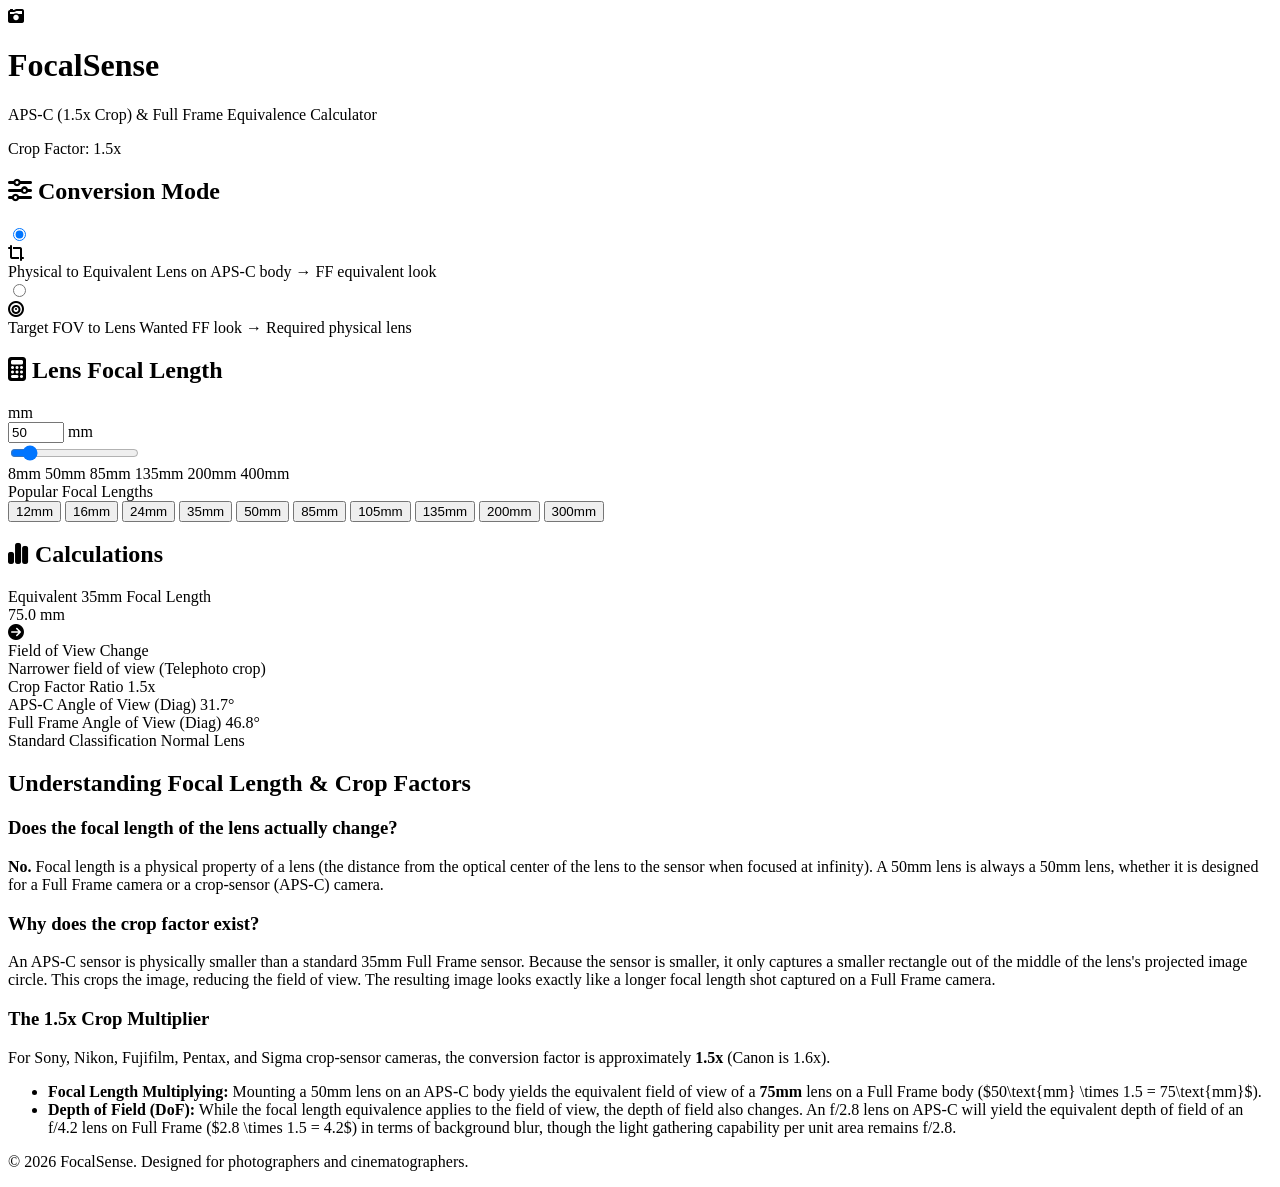
==== index.html @ 40945363 "Add files via upload" ====
<!DOCTYPE html>
<html lang="en">
<head>
  <meta charset="UTF-8">
  <meta name="viewport" content="width=device-width, initial-scale=1.0">
  <title>FocalSense | Focal Length & Crop Factor Calculator</title>
  <meta name="description" content="Calculate and visualize focal length equivalence and sensor crop factor between APS-C (1.5x) and Full Frame formats with a live viewfinder simulator.">
  <!-- Google Fonts -->
  <link rel="preconnect" href="https://fonts.googleapis.com">
  <link rel="preconnect" href="https://fonts.gstatic.com" crossorigin>
  <link href="https://fonts.googleapis.com/css2?family=Outfit:wght@300;400;500;600;700;800&family=Plus+Jakarta+Sans:ital,wght@0,300;0,400;0,500;0,600;0,700;1,400&display=swap" rel="stylesheet">
  <!-- FontAwesome Icons -->
  <link rel="stylesheet" href="https://cdnjs.cloudflare.com/ajax/libs/font-awesome/6.4.0/css/all.min.css">
  <!-- Custom Stylesheet -->
  <link rel="stylesheet" href="style.css">
</head>
<body>
  <!-- Ambient Background Glows -->
  <div class="glow-orb orb-1"></div>
  <div class="glow-orb orb-2"></div>
  <div class="glow-orb orb-3"></div>

  <div class="app-container">
    <!-- Header -->
    <header class="app-header">
      <div class="logo">
        <i class="fa-solid fa-camera-retro logo-icon"></i>
        <h1>Focal<span>Sense</span></h1>
      </div>
      <p class="subtitle">APS-C (1.5x Crop) & Full Frame Equivalence Calculator</p>
      <div class="badge-container">
        <span class="badge">Crop Factor: 1.5x</span>
      </div>
    </header>

    <!-- Main Content Grid -->
    <main class="app-grid">
      
      <!-- Column 1: Inputs & Outputs -->
      <section class="control-panel">
        
        <!-- Card 1: Conversion Mode Selection -->
        <div class="card mode-selector-card">
          <h2 class="card-title"><i class="fa-solid fa-sliders"></i> Conversion Mode</h2>
          <div class="mode-toggles">
            <label class="mode-label active" id="label-mode-forward">
              <input type="radio" name="conversion-mode" value="forward" checked>
              <div class="mode-card-content">
                <i class="fa-solid fa-crop-simple"></i>
                <div class="mode-text">
                  <span class="mode-title">Physical to Equivalent</span>
                  <span class="mode-desc">Lens on APS-C body → FF equivalent look</span>
                </div>
              </div>
            </label>
            <label class="mode-label" id="label-mode-reverse">
              <input type="radio" name="conversion-mode" value="reverse">
              <div class="mode-card-content">
                <i class="fa-solid fa-bullseye"></i>
                <div class="mode-text">
                  <span class="mode-title">Target FOV to Lens</span>
                  <span class="mode-desc">Wanted FF look → Required physical lens</span>
                </div>
              </div>
            </label>
          </div>
        </div>

        <!-- Card 2: Calculator Inputs -->
        <div class="card calculator-card">
          <div class="card-header-row">
            <h2 class="card-title" id="input-card-title"><i class="fa-solid fa-calculator"></i> Lens Focal Length</h2>
            <div class="unit-badge">mm</div>
          </div>

          <!-- Numeric & Slider Input -->
          <div class="input-group">
            <div class="numeric-input-wrapper">
              <input type="number" id="focal-input" min="8" max="400" value="50" step="1" aria-label="Focal Length Input">
              <span class="mm-overlay">mm</span>
            </div>
            
            <div class="slider-wrapper">
              <input type="range" id="focal-slider" min="8" max="400" value="50" step="1" aria-label="Focal Length Slider">
              <div class="slider-ticks">
                <span>8mm</span>
                <span>50mm</span>
                <span>85mm</span>
                <span>135mm</span>
                <span>200mm</span>
                <span>400mm</span>
              </div>
            </div>
          </div>

          <!-- Preset Presets -->
          <div class="presets-section">
            <span class="section-label">Popular Focal Lengths</span>
            <div class="presets-grid">
              <button class="preset-btn" data-val="12">12mm</button>
              <button class="preset-btn" data-val="16">16mm</button>
              <button class="preset-btn" data-val="24">24mm</button>
              <button class="preset-btn" data-val="35">35mm</button>
              <button class="preset-btn active" data-val="50">50mm</button>
              <button class="preset-btn" data-val="85">85mm</button>
              <button class="preset-btn" data-val="105">105mm</button>
              <button class="preset-btn" data-val="135">135mm</button>
              <button class="preset-btn" data-val="200">200mm</button>
              <button class="preset-btn" data-val="300">300mm</button>
            </div>
          </div>
        </div>

        <!-- Card 3: Results -->
        <div class="card result-card">
          <h2 class="card-title"><i class="fa-solid fa-chart-simple"></i> Calculations</h2>
          
          <div class="result-display">
            <div class="result-primary">
              <div class="result-label" id="result-primary-label">Equivalent 35mm Focal Length</div>
              <div class="result-value-container">
                <span class="result-value" id="calc-val-primary">75.0</span>
                <span class="result-unit">mm</span>
              </div>
            </div>
            
            <div class="result-arrow">
              <i class="fa-solid fa-circle-arrow-right" id="arrow-icon"></i>
            </div>
            
            <div class="result-secondary">
              <div class="result-label" id="result-secondary-label">Field of View Change</div>
              <div class="result-statement" id="calc-val-statement">Narrower field of view (Telephoto crop)</div>
            </div>
          </div>

          <!-- Specs Table -->
          <div class="specs-grid">
            <div class="spec-item">
              <span class="spec-name">Crop Factor Ratio</span>
              <span class="spec-value">1.5x</span>
            </div>
            <div class="spec-item">
              <span class="spec-name">APS-C Angle of View (Diag)</span>
              <span class="spec-value" id="spec-apsc-aov">31.7°</span>
            </div>
            <div class="spec-item">
              <span class="spec-name">Full Frame Angle of View (Diag)</span>
              <span class="spec-value" id="spec-ff-aov">46.8°</span>
            </div>
            <div class="spec-item">
              <span class="spec-name">Standard Classification</span>
              <span class="spec-value" id="spec-class">Normal Lens</span>
            </div>
          </div>
        </div>

      </section>
      
    </main>

    <!-- Detailed Explanation Section -->
    <section class="explanation-section card">
      <h2>Understanding Focal Length & Crop Factors</h2>
      <div class="explanation-grid">
        <div class="explanation-text">
          <h3>Does the focal length of the lens actually change?</h3>
          <p>
            <strong>No.</strong> Focal length is a physical property of a lens (the distance from the optical center of the lens to the sensor when focused at infinity). A 50mm lens is always a 50mm lens, whether it is designed for a Full Frame camera or a crop-sensor (APS-C) camera.
          </p>
          <h3>Why does the crop factor exist?</h3>
          <p>
            An APS-C sensor is physically smaller than a standard 35mm Full Frame sensor. Because the sensor is smaller, it only captures a smaller rectangle out of the middle of the lens's projected image circle. This crops the image, reducing the field of view. The resulting image looks exactly like a longer focal length shot captured on a Full Frame camera.
          </p>
        </div>
        <div class="explanation-text">
          <h3>The 1.5x Crop Multiplier</h3>
          <p>
            For Sony, Nikon, Fujifilm, Pentax, and Sigma crop-sensor cameras, the conversion factor is approximately <strong>1.5x</strong> (Canon is 1.6x).
          </p>
          <ul class="explanation-list">
            <li><strong>Focal Length Multiplying:</strong> Mounting a 50mm lens on an APS-C body yields the equivalent field of view of a <strong>75mm</strong> lens on a Full Frame body ($50\text{mm} \times 1.5 = 75\text{mm}$).</li>
            <li><strong>Depth of Field (DoF):</strong> While the focal length equivalence applies to the field of view, the depth of field also changes. An f/2.8 lens on APS-C will yield the equivalent depth of field of an f/4.2 lens on Full Frame ($2.8 \times 1.5 = 4.2$) in terms of background blur, though the light gathering capability per unit area remains f/2.8.</li>
          </ul>
        </div>
      </div>
    </section>

    <!-- Footer -->
    <footer class="app-footer">
      <p>© 2026 FocalSense. Designed for photographers and cinematographers.</p>
    </footer>
  </div>

  <!-- Script File -->
  <script src="app.js"></script>
</body>
</html>
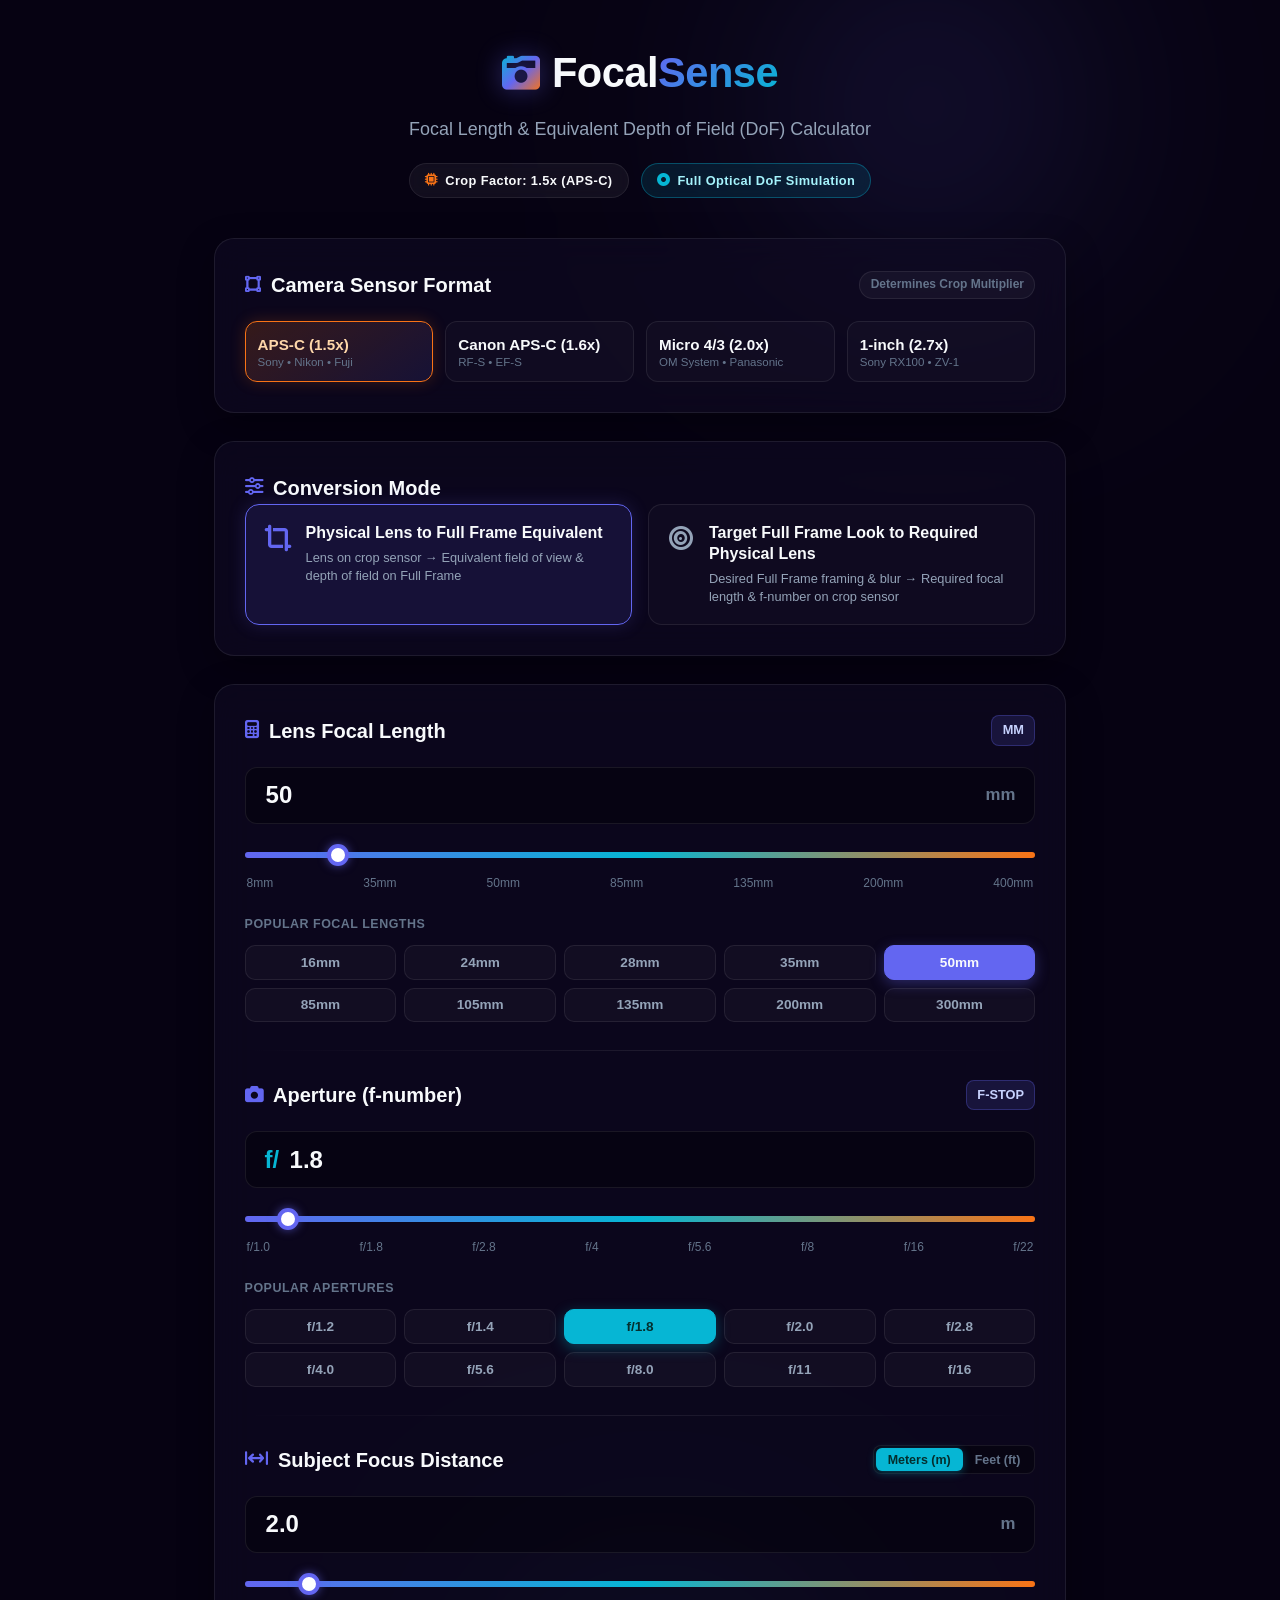
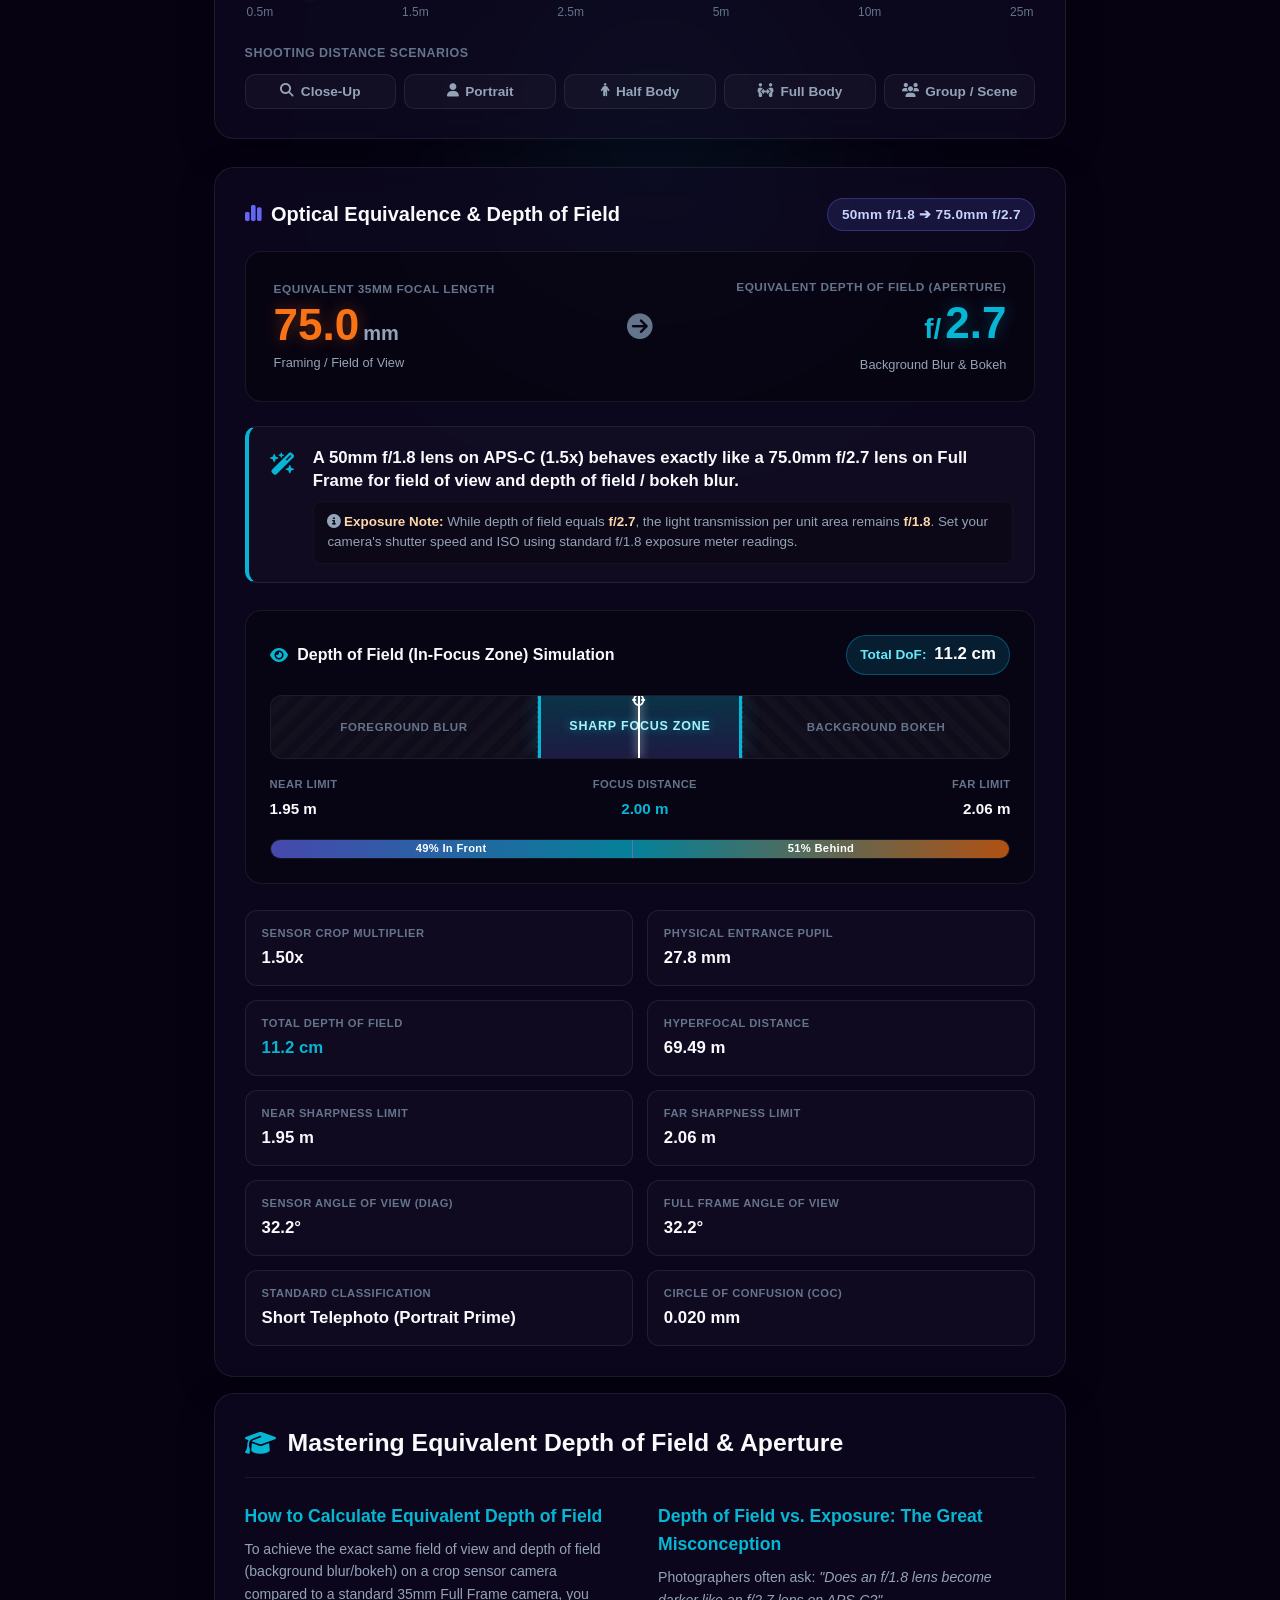
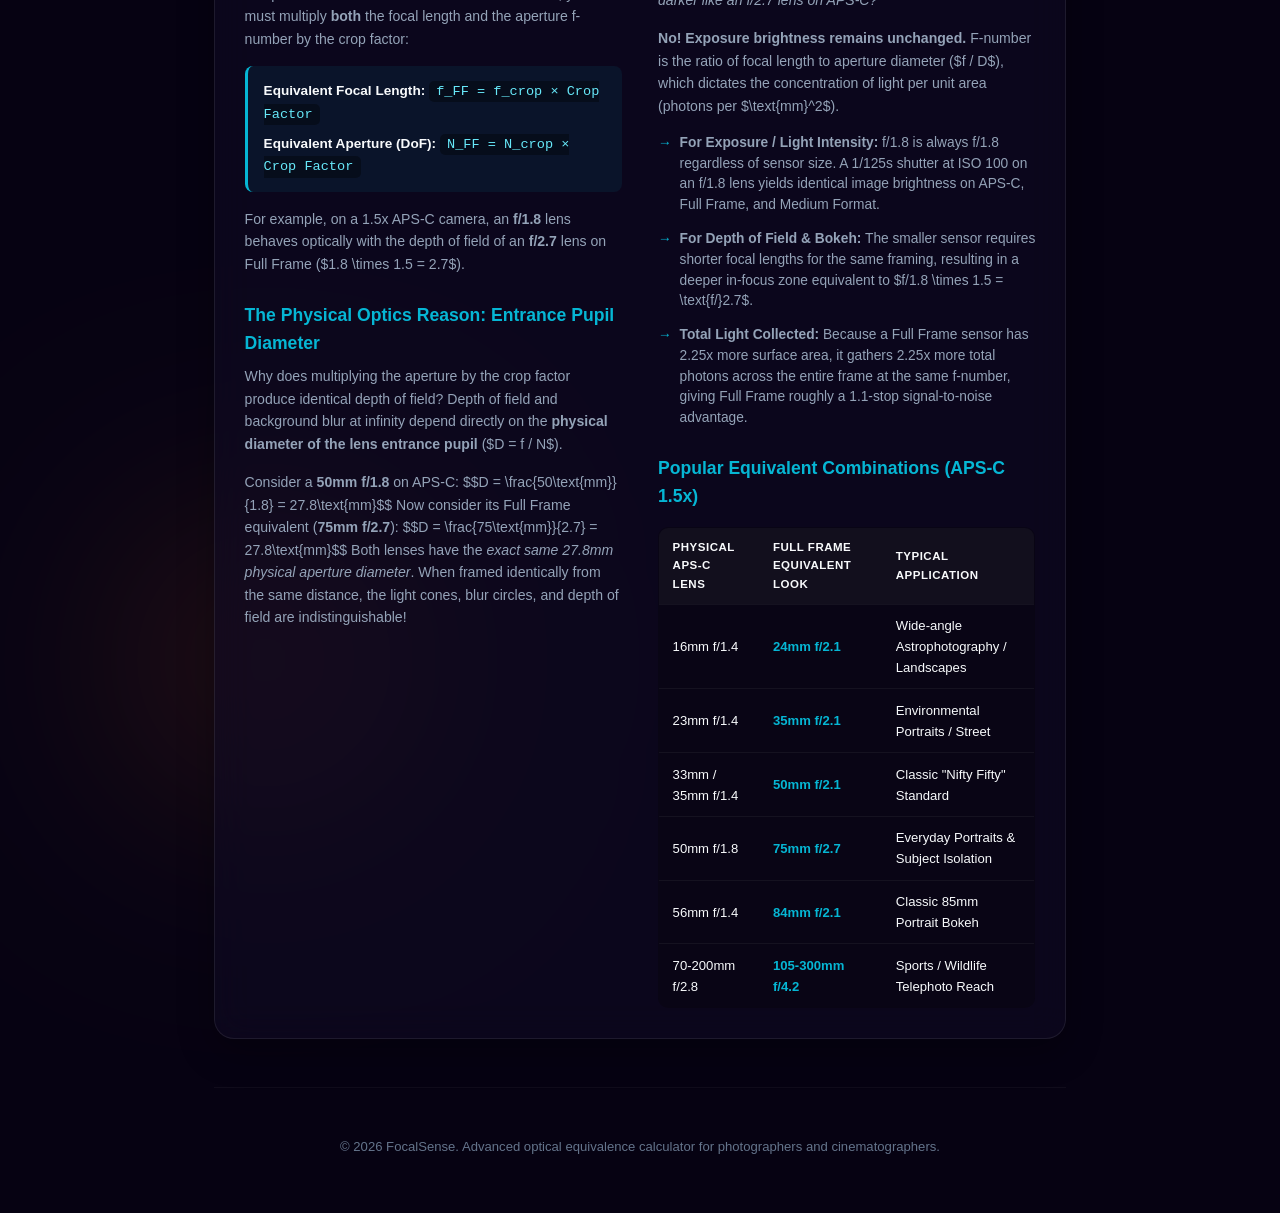
==== commit c30e1e36: "Add files via upload" ====
--- a/index.html
+++ b/index.html
@@ -3,8 +3,8 @@
 <head>
   <meta charset="UTF-8">
   <meta name="viewport" content="width=device-width, initial-scale=1.0">
-  <title>FocalSense | Focal Length & Crop Factor Calculator</title>
-  <meta name="description" content="Calculate and visualize focal length equivalence and sensor crop factor between APS-C (1.5x) and Full Frame formats with a live viewfinder simulator.">
+  <title>FocalSense | Focal Length & Equivalent Depth of Field Calculator</title>
+  <meta name="description" content="Calculate equivalent depth of field, aperture equivalence, and focal length crop factor between APS-C, M4/3, and Full Frame with an interactive DoF visualizer.">
   <!-- Google Fonts -->
   <link rel="preconnect" href="https://fonts.googleapis.com">
   <link rel="preconnect" href="https://fonts.gstatic.com" crossorigin>
@@ -27,63 +27,90 @@
         <i class="fa-solid fa-camera-retro logo-icon"></i>
         <h1>Focal<span>Sense</span></h1>
       </div>
-      <p class="subtitle">APS-C (1.5x Crop) & Full Frame Equivalence Calculator</p>
+      <p class="subtitle">Focal Length & Equivalent Depth of Field (DoF) Calculator</p>
       <div class="badge-container">
-        <span class="badge">Crop Factor: 1.5x</span>
+        <span class="badge" id="header-crop-badge"><i class="fa-solid fa-microchip"></i> Crop Factor: 1.5x (APS-C)</span>
+        <span class="badge badge-accent"><i class="fa-solid fa-circle-dot"></i> Full Optical DoF Simulation</span>
       </div>
     </header>
 
     <!-- Main Content Grid -->
     <main class="app-grid">
       
-      <!-- Column 1: Inputs & Outputs -->
-      <section class="control-panel">
+      <!-- Sensor Format Selector Card -->
+      <div class="card sensor-selector-card">
+        <div class="card-header-row">
+          <h2 class="card-title"><i class="fa-solid fa-vector-square"></i> Camera Sensor Format</h2>
+          <span class="hint-pill">Determines Crop Multiplier</span>
+        </div>
+        <div class="sensor-pills" id="sensor-pills">
+          <button class="sensor-pill active" data-sensor="apsc-1.5">
+            <span class="sensor-title">APS-C (1.5x)</span>
+            <span class="sensor-sub">Sony • Nikon • Fuji</span>
+          </button>
+          <button class="sensor-pill" data-sensor="apsc-canon">
+            <span class="sensor-title">Canon APS-C (1.6x)</span>
+            <span class="sensor-sub">RF-S • EF-S</span>
+          </button>
+          <button class="sensor-pill" data-sensor="m43">
+            <span class="sensor-title">Micro 4/3 (2.0x)</span>
+            <span class="sensor-sub">OM System • Panasonic</span>
+          </button>
+          <button class="sensor-pill" data-sensor="1inch">
+            <span class="sensor-title">1-inch (2.7x)</span>
+            <span class="sensor-sub">Sony RX100 • ZV-1</span>
+          </button>
+        </div>
+      </div>
+
+      <!-- Conversion Mode Selection Card -->
+      <div class="card mode-selector-card">
+        <h2 class="card-title"><i class="fa-solid fa-sliders"></i> Conversion Mode</h2>
+        <div class="mode-toggles">
+          <label class="mode-label active" id="label-mode-forward">
+            <input type="radio" name="conversion-mode" value="forward" checked>
+            <div class="mode-card-content">
+              <i class="fa-solid fa-crop-simple"></i>
+              <div class="mode-text">
+                <span class="mode-title">Physical Lens to Full Frame Equivalent</span>
+                <span class="mode-desc">Lens on crop sensor → Equivalent field of view & depth of field on Full Frame</span>
+              </div>
+            </div>
+          </label>
+          <label class="mode-label" id="label-mode-reverse">
+            <input type="radio" name="conversion-mode" value="reverse">
+            <div class="mode-card-content">
+              <i class="fa-solid fa-bullseye"></i>
+              <div class="mode-text">
+                <span class="mode-title">Target Full Frame Look to Required Physical Lens</span>
+                <span class="mode-desc">Desired Full Frame framing & blur → Required focal length & f-number on crop sensor</span>
+              </div>
+            </div>
+          </label>
+        </div>
+      </div>
+
+      <!-- Calculator Inputs Card -->
+      <div class="card calculator-card">
         
-        <!-- Card 1: Conversion Mode Selection -->
-        <div class="card mode-selector-card">
-          <h2 class="card-title"><i class="fa-solid fa-sliders"></i> Conversion Mode</h2>
-          <div class="mode-toggles">
-            <label class="mode-label active" id="label-mode-forward">
-              <input type="radio" name="conversion-mode" value="forward" checked>
-              <div class="mode-card-content">
-                <i class="fa-solid fa-crop-simple"></i>
-                <div class="mode-text">
-                  <span class="mode-title">Physical to Equivalent</span>
-                  <span class="mode-desc">Lens on APS-C body → FF equivalent look</span>
-                </div>
-              </div>
-            </label>
-            <label class="mode-label" id="label-mode-reverse">
-              <input type="radio" name="conversion-mode" value="reverse">
-              <div class="mode-card-content">
-                <i class="fa-solid fa-bullseye"></i>
-                <div class="mode-text">
-                  <span class="mode-title">Target FOV to Lens</span>
-                  <span class="mode-desc">Wanted FF look → Required physical lens</span>
-                </div>
-              </div>
-            </label>
-          </div>
-        </div>
-
-        <!-- Card 2: Calculator Inputs -->
-        <div class="card calculator-card">
+        <!-- Section A: Focal Length -->
+        <div class="input-section">
           <div class="card-header-row">
             <h2 class="card-title" id="input-card-title"><i class="fa-solid fa-calculator"></i> Lens Focal Length</h2>
             <div class="unit-badge">mm</div>
           </div>
 
-          <!-- Numeric & Slider Input -->
           <div class="input-group">
             <div class="numeric-input-wrapper">
               <input type="number" id="focal-input" min="8" max="400" value="50" step="1" aria-label="Focal Length Input">
-              <span class="mm-overlay">mm</span>
+              <span class="input-unit-overlay">mm</span>
             </div>
             
             <div class="slider-wrapper">
               <input type="range" id="focal-slider" min="8" max="400" value="50" step="1" aria-label="Focal Length Slider">
               <div class="slider-ticks">
                 <span>8mm</span>
+                <span>35mm</span>
                 <span>50mm</span>
                 <span>85mm</span>
                 <span>135mm</span>
@@ -93,13 +120,13 @@
             </div>
           </div>
 
-          <!-- Preset Presets -->
+          <!-- Focal Presets -->
           <div class="presets-section">
             <span class="section-label">Popular Focal Lengths</span>
-            <div class="presets-grid">
-              <button class="preset-btn" data-val="12">12mm</button>
+            <div class="presets-grid focal-presets">
               <button class="preset-btn" data-val="16">16mm</button>
               <button class="preset-btn" data-val="24">24mm</button>
+              <button class="preset-btn" data-val="28">28mm</button>
               <button class="preset-btn" data-val="35">35mm</button>
               <button class="preset-btn active" data-val="50">50mm</button>
               <button class="preset-btn" data-val="85">85mm</button>
@@ -111,84 +138,361 @@
           </div>
         </div>
 
-        <!-- Card 3: Results -->
-        <div class="card result-card">
-          <h2 class="card-title"><i class="fa-solid fa-chart-simple"></i> Calculations</h2>
+        <div class="section-divider"></div>
+
+        <!-- Section B: Lens Aperture (f-stop) -->
+        <div class="input-section">
+          <div class="card-header-row">
+            <h2 class="card-title" id="aperture-card-title"><i class="fa-solid fa-camera"></i> Aperture (f-number)</h2>
+            <div class="unit-badge">f-stop</div>
+          </div>
+
+          <div class="input-group">
+            <div class="numeric-input-wrapper">
+              <span class="f-prefix">f/</span>
+              <input type="number" id="aperture-input" min="0.95" max="22" value="1.8" step="0.1" aria-label="Aperture Input" class="with-prefix">
+            </div>
+            
+            <div class="slider-wrapper">
+              <input type="range" id="aperture-slider" min="0.95" max="22" value="1.8" step="0.1" aria-label="Aperture Slider">
+              <div class="slider-ticks">
+                <span>f/1.0</span>
+                <span>f/1.8</span>
+                <span>f/2.8</span>
+                <span>f/4</span>
+                <span>f/5.6</span>
+                <span>f/8</span>
+                <span>f/16</span>
+                <span>f/22</span>
+              </div>
+            </div>
+          </div>
+
+          <!-- Aperture Presets -->
+          <div class="presets-section">
+            <span class="section-label">Popular Apertures</span>
+            <div class="presets-grid aperture-presets">
+              <button class="preset-btn aperture-btn" data-aperture="1.2">f/1.2</button>
+              <button class="preset-btn aperture-btn" data-aperture="1.4">f/1.4</button>
+              <button class="preset-btn aperture-btn active" data-aperture="1.8">f/1.8</button>
+              <button class="preset-btn aperture-btn" data-aperture="2.0">f/2.0</button>
+              <button class="preset-btn aperture-btn" data-aperture="2.8">f/2.8</button>
+              <button class="preset-btn aperture-btn" data-aperture="4.0">f/4.0</button>
+              <button class="preset-btn aperture-btn" data-aperture="5.6">f/5.6</button>
+              <button class="preset-btn aperture-btn" data-aperture="8.0">f/8.0</button>
+              <button class="preset-btn aperture-btn" data-aperture="11.0">f/11</button>
+              <button class="preset-btn aperture-btn" data-aperture="16.0">f/16</button>
+            </div>
+          </div>
+        </div>
+
+        <div class="section-divider"></div>
+
+        <!-- Section C: Subject Distance (For Exact Depth of Field) -->
+        <div class="input-section">
+          <div class="card-header-row">
+            <h2 class="card-title"><i class="fa-solid fa-arrows-left-right-to-line"></i> Subject Focus Distance</h2>
+            <div class="unit-toggle-group">
+              <button type="button" class="unit-toggle-btn active" id="unit-m">Meters (m)</button>
+              <button type="button" class="unit-toggle-btn" id="unit-ft">Feet (ft)</button>
+            </div>
+          </div>
+
+          <div class="input-group">
+            <div class="numeric-input-wrapper">
+              <input type="number" id="distance-input" min="0.3" max="50" value="2.0" step="0.1" aria-label="Subject Distance Input">
+              <span class="input-unit-overlay" id="distance-unit-label">m</span>
+            </div>
+            
+            <div class="slider-wrapper">
+              <input type="range" id="distance-slider" min="0.3" max="25" value="2.0" step="0.1" aria-label="Subject Distance Slider">
+              <div class="slider-ticks" id="distance-ticks">
+                <span>0.5m</span>
+                <span>1.5m</span>
+                <span>2.5m</span>
+                <span>5m</span>
+                <span>10m</span>
+                <span>25m</span>
+              </div>
+            </div>
+          </div>
+
+          <!-- Distance Presets -->
+          <div class="presets-section">
+            <span class="section-label">Shooting Distance Scenarios</span>
+            <div class="presets-grid distance-presets">
+              <button class="preset-btn distance-btn" data-dist="0.6"><i class="fa-solid fa-magnifying-glass"></i> Close-Up</button>
+              <button class="preset-btn distance-btn active" data-dist="1.5"><i class="fa-solid fa-user"></i> Portrait</button>
+              <button class="preset-btn distance-btn" data-dist="2.5"><i class="fa-solid fa-person"></i> Half Body</button>
+              <button class="preset-btn distance-btn" data-dist="4.0"><i class="fa-solid fa-people-arrows"></i> Full Body</button>
+              <button class="preset-btn distance-btn" data-dist="8.0"><i class="fa-solid fa-users"></i> Group / Scene</button>
+            </div>
+          </div>
+        </div>
+
+      </div>
+
+      <!-- Results Card -->
+      <div class="card result-card">
+        <div class="card-header-row">
+          <h2 class="card-title"><i class="fa-solid fa-chart-simple"></i> Optical Equivalence & Depth of Field</h2>
+          <span class="combo-pill" id="calc-combo-tag">50mm f/1.8 ➔ 75mm f/2.7</span>
+        </div>
+        
+        <!-- Dual Primary Results Display -->
+        <div class="result-display-grid">
           
-          <div class="result-display">
-            <div class="result-primary">
-              <div class="result-label" id="result-primary-label">Equivalent 35mm Focal Length</div>
-              <div class="result-value-container">
-                <span class="result-value" id="calc-val-primary">75.0</span>
-                <span class="result-unit">mm</span>
-              </div>
-            </div>
-            
-            <div class="result-arrow">
-              <i class="fa-solid fa-circle-arrow-right" id="arrow-icon"></i>
-            </div>
-            
-            <div class="result-secondary">
-              <div class="result-label" id="result-secondary-label">Field of View Change</div>
-              <div class="result-statement" id="calc-val-statement">Narrower field of view (Telephoto crop)</div>
-            </div>
-          </div>
-
-          <!-- Specs Table -->
-          <div class="specs-grid">
-            <div class="spec-item">
-              <span class="spec-name">Crop Factor Ratio</span>
-              <span class="spec-value">1.5x</span>
-            </div>
-            <div class="spec-item">
-              <span class="spec-name">APS-C Angle of View (Diag)</span>
-              <span class="spec-value" id="spec-apsc-aov">31.7°</span>
-            </div>
-            <div class="spec-item">
-              <span class="spec-name">Full Frame Angle of View (Diag)</span>
-              <span class="spec-value" id="spec-ff-aov">46.8°</span>
-            </div>
-            <div class="spec-item">
-              <span class="spec-name">Standard Classification</span>
-              <span class="spec-value" id="spec-class">Normal Lens</span>
-            </div>
-          </div>
-        </div>
-
-      </section>
+          <!-- Equivalent Focal Length -->
+          <div class="result-tile">
+            <div class="result-label" id="result-primary-label">Equivalent 35mm Focal Length</div>
+            <div class="result-value-container">
+              <span class="result-value" id="calc-val-primary">75.0</span>
+              <span class="result-unit">mm</span>
+            </div>
+            <span class="result-tile-sub" id="focal-equiv-sub">Framing / Field of View</span>
+          </div>
+          
+          <!-- Mid Arrow Indicator -->
+          <div class="result-arrow-box">
+            <i class="fa-solid fa-circle-arrow-right" id="arrow-icon"></i>
+          </div>
+
+          <!-- Equivalent Aperture / DoF -->
+          <div class="result-tile highlight-aperture">
+            <div class="result-label" id="result-secondary-label">Equivalent Depth of Field (Aperture)</div>
+            <div class="result-value-container">
+              <span class="result-prefix">f/</span>
+              <span class="result-value" id="calc-val-aperture">2.7</span>
+            </div>
+            <span class="result-tile-sub" id="aperture-equiv-sub">Background Blur & Bokeh</span>
+          </div>
+
+        </div>
+
+        <!-- Equivalence Statement Banner -->
+        <div class="statement-banner">
+          <div class="statement-icon">
+            <i class="fa-solid fa-wand-magic-sparkles"></i>
+          </div>
+          <div class="statement-content">
+            <div class="statement-primary" id="calc-val-statement">Behaves like a 75mm f/2.7 lens on Full Frame. (1.5x narrower crop)</div>
+            <div class="statement-exposure-note" id="calc-exposure-note">
+              <i class="fa-solid fa-circle-info"></i> <strong>Exposure Note:</strong> While depth of field equals f/2.7, light transmission per unit area remains f/1.8. Your shutter speed and ISO exposure calculations remain identical to an f/1.8 exposure.
+            </div>
+          </div>
+        </div>
+
+        <!-- Depth of Field Visualizer -->
+        <div class="dof-visualizer-container">
+          <div class="dof-viz-header">
+            <div class="dof-viz-title">
+              <i class="fa-solid fa-eye"></i> Depth of Field (In-Focus Zone) Simulation
+            </div>
+            <div class="dof-total-badge">
+              Total DoF: <strong id="dof-total-val">14.8 cm</strong>
+            </div>
+          </div>
+
+          <!-- Live Visual Bar -->
+          <div class="dof-bar-wrapper">
+            <div class="dof-scene-track">
+              <!-- Out of focus foreground -->
+              <div class="dof-bokeh-region bokeh-foreground" title="Foreground Blur">
+                <span>Foreground Blur</span>
+              </div>
+              
+              <!-- Sharp In-Focus Zone -->
+              <div class="dof-sharp-zone" id="dof-sharp-zone">
+                <div class="dof-zone-glow"></div>
+                <div class="dof-zone-label">SHARP FOCUS ZONE</div>
+                <!-- Subject plane line -->
+                <div class="dof-subject-marker" id="dof-subject-marker" title="Subject Plane">
+                  <div class="marker-pin"><i class="fa-solid fa-crosshairs"></i></div>
+                  <div class="marker-title">Subject</div>
+                </div>
+              </div>
+
+              <!-- Out of focus background -->
+              <div class="dof-bokeh-region bokeh-background" title="Background Bokeh">
+                <span>Background Bokeh</span>
+              </div>
+            </div>
+
+            <!-- Boundary Markers -->
+            <div class="dof-markers-row">
+              <div class="dof-marker-tag near-tag">
+                <span class="tag-label">Near Limit</span>
+                <span class="tag-val" id="dof-near-val">1.93 m</span>
+              </div>
+              <div class="dof-marker-tag focus-tag">
+                <span class="tag-label">Focus Distance</span>
+                <span class="tag-val" id="dof-focus-val">2.00 m</span>
+              </div>
+              <div class="dof-marker-tag far-tag">
+                <span class="tag-label">Far Limit</span>
+                <span class="tag-val" id="dof-far-val">2.08 m</span>
+              </div>
+            </div>
+
+            <!-- Distribution Ratio -->
+            <div class="dof-distribution-bar">
+              <div class="dist-part front" id="dist-front-bar" style="width: 48%;">
+                <span id="dist-front-text">48% In Front</span>
+              </div>
+              <div class="dist-part back" id="dist-back-bar" style="width: 52%;">
+                <span id="dist-back-text">52% Behind</span>
+              </div>
+            </div>
+          </div>
+        </div>
+
+        <!-- Comprehensive Specs Grid -->
+        <div class="specs-grid">
+          <div class="spec-item">
+            <span class="spec-name">Sensor Crop Multiplier</span>
+            <span class="spec-value" id="spec-crop">1.50x</span>
+          </div>
+          <div class="spec-item">
+            <span class="spec-name">Physical Entrance Pupil</span>
+            <span class="spec-value" id="spec-pupil">27.8 mm</span>
+          </div>
+          <div class="spec-item">
+            <span class="spec-name">Total Depth of Field</span>
+            <span class="spec-value highlight-accent" id="spec-total-dof">14.8 cm</span>
+          </div>
+          <div class="spec-item">
+            <span class="spec-name">Hyperfocal Distance</span>
+            <span class="spec-value" id="spec-hyperfocal">23.1 m</span>
+          </div>
+          <div class="spec-item">
+            <span class="spec-name">Near Sharpness Limit</span>
+            <span class="spec-value" id="spec-near">1.93 m</span>
+          </div>
+          <div class="spec-item">
+            <span class="spec-name">Far Sharpness Limit</span>
+            <span class="spec-value" id="spec-far">2.08 m</span>
+          </div>
+          <div class="spec-item">
+            <span class="spec-name">Sensor Angle of View (Diag)</span>
+            <span class="spec-value" id="spec-apsc-aov">31.7°</span>
+          </div>
+          <div class="spec-item">
+            <span class="spec-name">Full Frame Angle of View</span>
+            <span class="spec-value" id="spec-ff-aov">46.8°</span>
+          </div>
+          <div class="spec-item">
+            <span class="spec-name">Standard Classification</span>
+            <span class="spec-value" id="spec-class">Normal Lens</span>
+          </div>
+          <div class="spec-item">
+            <span class="spec-name">Circle of Confusion (CoC)</span>
+            <span class="spec-value" id="spec-coc">0.020 mm</span>
+          </div>
+        </div>
+      </div>
+
+    </main>
+
+    <!-- Comprehensive Optical Explanation Section -->
+    <section class="explanation-section card">
+      <h2><i class="fa-solid fa-graduation-cap"></i> Mastering Equivalent Depth of Field & Aperture</h2>
       
-    </main>
-
-    <!-- Detailed Explanation Section -->
-    <section class="explanation-section card">
-      <h2>Understanding Focal Length & Crop Factors</h2>
       <div class="explanation-grid">
         <div class="explanation-text">
-          <h3>Does the focal length of the lens actually change?</h3>
+          <h3>How to Calculate Equivalent Depth of Field</h3>
           <p>
-            <strong>No.</strong> Focal length is a physical property of a lens (the distance from the optical center of the lens to the sensor when focused at infinity). A 50mm lens is always a 50mm lens, whether it is designed for a Full Frame camera or a crop-sensor (APS-C) camera.
+            To achieve the exact same field of view and depth of field (background blur/bokeh) on a crop sensor camera compared to a standard 35mm Full Frame camera, you must multiply <strong>both</strong> the focal length and the aperture f-number by the crop factor:
           </p>
-          <h3>Why does the crop factor exist?</h3>
+          <div class="formula-callout">
+            <div class="formula-line">
+              <strong>Equivalent Focal Length:</strong> <code>f_FF = f_crop × Crop Factor</code>
+            </div>
+            <div class="formula-line">
+              <strong>Equivalent Aperture (DoF):</strong> <code>N_FF = N_crop × Crop Factor</code>
+            </div>
+          </div>
           <p>
-            An APS-C sensor is physically smaller than a standard 35mm Full Frame sensor. Because the sensor is smaller, it only captures a smaller rectangle out of the middle of the lens's projected image circle. This crops the image, reducing the field of view. The resulting image looks exactly like a longer focal length shot captured on a Full Frame camera.
+            For example, on a 1.5x APS-C camera, an <strong>f/1.8</strong> lens behaves optically with the depth of field of an <strong>f/2.7</strong> lens on Full Frame ($1.8 \times 1.5 = 2.7$).
           </p>
-        </div>
+
+          <h3>The Physical Optics Reason: Entrance Pupil Diameter</h3>
+          <p>
+            Why does multiplying the aperture by the crop factor produce identical depth of field? Depth of field and background blur at infinity depend directly on the <strong>physical diameter of the lens entrance pupil</strong> ($D = f / N$).
+          </p>
+          <p>
+            Consider a <strong>50mm f/1.8</strong> on APS-C:
+            $$D = \frac{50\text{mm}}{1.8} = 27.8\text{mm}$$
+            Now consider its Full Frame equivalent (<strong>75mm f/2.7</strong>):
+            $$D = \frac{75\text{mm}}{2.7} = 27.8\text{mm}$$
+            Both lenses have the <em>exact same 27.8mm physical aperture diameter</em>. When framed identically from the same distance, the light cones, blur circles, and depth of field are indistinguishable!
+          </p>
+        </div>
+
         <div class="explanation-text">
-          <h3>The 1.5x Crop Multiplier</h3>
+          <h3>Depth of Field vs. Exposure: The Great Misconception</h3>
           <p>
-            For Sony, Nikon, Fujifilm, Pentax, and Sigma crop-sensor cameras, the conversion factor is approximately <strong>1.5x</strong> (Canon is 1.6x).
+            Photographers often ask: <em>"Does an f/1.8 lens become darker like an f/2.7 lens on APS-C?"</em>
+          </p>
+          <p>
+            <strong>No! Exposure brightness remains unchanged.</strong> F-number is the ratio of focal length to aperture diameter ($f / D$), which dictates the concentration of light per unit area (photons per $\text{mm}^2$).
           </p>
           <ul class="explanation-list">
-            <li><strong>Focal Length Multiplying:</strong> Mounting a 50mm lens on an APS-C body yields the equivalent field of view of a <strong>75mm</strong> lens on a Full Frame body ($50\text{mm} \times 1.5 = 75\text{mm}$).</li>
-            <li><strong>Depth of Field (DoF):</strong> While the focal length equivalence applies to the field of view, the depth of field also changes. An f/2.8 lens on APS-C will yield the equivalent depth of field of an f/4.2 lens on Full Frame ($2.8 \times 1.5 = 4.2$) in terms of background blur, though the light gathering capability per unit area remains f/2.8.</li>
+            <li><strong>For Exposure / Light Intensity:</strong> f/1.8 is always f/1.8 regardless of sensor size. A 1/125s shutter at ISO 100 on an f/1.8 lens yields identical image brightness on APS-C, Full Frame, and Medium Format.</li>
+            <li><strong>For Depth of Field & Bokeh:</strong> The smaller sensor requires shorter focal lengths for the same framing, resulting in a deeper in-focus zone equivalent to $f/1.8 \times 1.5 = \text{f/}2.7$.</li>
+            <li><strong>Total Light Collected:</strong> Because a Full Frame sensor has 2.25x more surface area, it gathers 2.25x more total photons across the entire frame at the same f-number, giving Full Frame roughly a 1.1-stop signal-to-noise advantage.</li>
           </ul>
+
+          <h3>Popular Equivalent Combinations (APS-C 1.5x)</h3>
+          <div class="table-responsive">
+            <table class="equiv-table">
+              <thead>
+                <tr>
+                  <th>Physical APS-C Lens</th>
+                  <th>Full Frame Equivalent Look</th>
+                  <th>Typical Application</th>
+                </tr>
+              </thead>
+              <tbody>
+                <tr>
+                  <td>16mm f/1.4</td>
+                  <td><strong>24mm f/2.1</strong></td>
+                  <td>Wide-angle Astrophotography / Landscapes</td>
+                </tr>
+                <tr>
+                  <td>23mm f/1.4</td>
+                  <td><strong>35mm f/2.1</strong></td>
+                  <td>Environmental Portraits / Street</td>
+                </tr>
+                <tr>
+                  <td>33mm / 35mm f/1.4</td>
+                  <td><strong>50mm f/2.1</strong></td>
+                  <td>Classic "Nifty Fifty" Standard</td>
+                </tr>
+                <tr>
+                  <td>50mm f/1.8</td>
+                  <td><strong>75mm f/2.7</strong></td>
+                  <td>Everyday Portraits & Subject Isolation</td>
+                </tr>
+                <tr>
+                  <td>56mm f/1.4</td>
+                  <td><strong>84mm f/2.1</strong></td>
+                  <td>Classic 85mm Portrait Bokeh</td>
+                </tr>
+                <tr>
+                  <td>70-200mm f/2.8</td>
+                  <td><strong>105-300mm f/4.2</strong></td>
+                  <td>Sports / Wildlife Telephoto Reach</td>
+                </tr>
+              </tbody>
+            </table>
+          </div>
         </div>
       </div>
     </section>
 
     <!-- Footer -->
     <footer class="app-footer">
-      <p>© 2026 FocalSense. Designed for photographers and cinematographers.</p>
+      <p>© 2026 FocalSense. Advanced optical equivalence calculator for photographers and cinematographers.</p>
     </footer>
   </div>
 
--- a/style.css
+++ b/style.css
@@ -0,0 +1,1213 @@
+/* CSS Design System for FocalSense */
+
+:root {
+  /* Colors */
+  --bg-darkest: #060212;
+  --bg-darker: #0d0724;
+  --bg-card: rgba(18, 11, 38, 0.55);
+  --border-glow: rgba(99, 102, 241, 0.18);
+  --border-light: rgba(255, 255, 255, 0.08);
+  
+  --text-primary: #f8fafc;
+  --text-secondary: #94a3b8;
+  --text-muted: #64748b;
+  
+  /* Accents */
+  --accent-apsc: #f97316; /* Warm Crop Orange */
+  --accent-apsc-glow: rgba(249, 115, 22, 0.35);
+  --accent-ff: #6366f1; /* Cool Full Frame Indigo */
+  --accent-ff-glow: rgba(99, 102, 241, 0.35);
+  --accent-cyan: #06b6d4; /* For Aperture & DoF */
+  --accent-cyan-glow: rgba(6, 182, 212, 0.35);
+  --accent-success: #10b981;
+  
+  --glass-blur: blur(18px);
+  --transition-smooth: all 0.3s cubic-bezier(0.25, 0.8, 0.25, 1);
+  --transition-snap: all 0.15s cubic-bezier(0.25, 1, 0.5, 1);
+}
+
+/* Reset & Base Styles */
+* {
+  box-sizing: border-box;
+  margin: 0;
+  padding: 0;
+}
+
+body {
+  font-family: 'Plus Jakarta Sans', -apple-system, BlinkMacSystemFont, "Segoe UI", Roboto, Helvetica, Arial, sans-serif;
+  background-color: var(--bg-darkest);
+  color: var(--text-primary);
+  min-height: 100vh;
+  position: relative;
+  overflow-x: hidden;
+  -webkit-font-smoothing: antialiased;
+  line-height: 1.6;
+}
+
+/* Ambient Background Glows */
+.glow-orb {
+  position: absolute;
+  border-radius: 50%;
+  filter: blur(110px);
+  z-index: 0;
+  pointer-events: none;
+  opacity: 0.22;
+  mix-blend-mode: screen;
+}
+
+.orb-1 {
+  width: 450px;
+  height: 450px;
+  background: radial-gradient(circle, var(--accent-ff) 0%, transparent 70%);
+  top: -120px;
+  right: 10%;
+  animation: floatOrb 14s infinite ease-in-out alternate;
+}
+
+.orb-2 {
+  width: 400px;
+  height: 400px;
+  background: radial-gradient(circle, var(--accent-apsc) 0%, transparent 70%);
+  bottom: 8%;
+  left: 5%;
+  animation: floatOrb 16s infinite ease-in-out alternate-reverse;
+}
+
+.orb-3 {
+  width: 350px;
+  height: 350px;
+  background: radial-gradient(circle, var(--accent-cyan) 0%, transparent 70%);
+  top: 35%;
+  right: 35%;
+  animation: floatOrb 18s infinite ease-in-out alternate;
+}
+
+@keyframes floatOrb {
+  0% { transform: translate(0, 0) scale(1); }
+  100% { transform: translate(40px, 40px) scale(1.15); }
+}
+
+/* App Container */
+.app-container {
+  max-width: 900px;
+  margin: 0 auto;
+  padding: 2.5rem 1.5rem;
+  position: relative;
+  z-index: 10;
+}
+
+/* Header Styles */
+.app-header {
+  text-align: center;
+  margin-bottom: 2.5rem;
+}
+
+.logo {
+  display: flex;
+  align-items: center;
+  justify-content: center;
+  gap: 0.75rem;
+  margin-bottom: 0.5rem;
+}
+
+.logo-icon {
+  font-size: 2.4rem;
+  background: linear-gradient(135deg, var(--accent-cyan) 0%, var(--accent-ff) 50%, var(--accent-apsc) 100%);
+  -webkit-background-clip: text;
+  -webkit-text-fill-color: transparent;
+  filter: drop-shadow(0 0 12px rgba(99, 102, 241, 0.45));
+}
+
+.logo h1 {
+  font-family: 'Outfit', sans-serif;
+  font-size: 2.6rem;
+  font-weight: 800;
+  letter-spacing: -0.5px;
+}
+
+.logo h1 span {
+  background: linear-gradient(135deg, var(--accent-ff) 0%, var(--accent-cyan) 100%);
+  -webkit-background-clip: text;
+  -webkit-text-fill-color: transparent;
+}
+
+.subtitle {
+  color: var(--text-secondary);
+  font-size: 1.12rem;
+  font-weight: 400;
+  max-width: 650px;
+  margin: 0 auto 1.25rem auto;
+}
+
+.badge-container {
+  display: flex;
+  justify-content: center;
+  flex-wrap: wrap;
+  gap: 0.75rem;
+}
+
+.badge {
+  background: rgba(255, 255, 255, 0.05);
+  border: 1px solid var(--border-light);
+  padding: 0.4rem 0.95rem;
+  border-radius: 9999px;
+  font-size: 0.8rem;
+  font-weight: 600;
+  letter-spacing: 0.4px;
+  color: var(--text-primary);
+  display: inline-flex;
+  align-items: center;
+  gap: 0.45rem;
+  backdrop-filter: blur(8px);
+}
+
+.badge i {
+  color: var(--accent-apsc);
+}
+
+.badge-accent {
+  background: rgba(6, 182, 212, 0.12);
+  border-color: rgba(6, 182, 212, 0.35);
+  color: #a5f3fc;
+}
+
+.badge-accent i {
+  color: var(--accent-cyan);
+}
+
+/* App Grid Layout */
+.app-grid {
+  display: flex;
+  flex-direction: column;
+  gap: 1.75rem;
+}
+
+/* Card Styling */
+.card {
+  background: var(--bg-card);
+  backdrop-filter: var(--glass-blur);
+  -webkit-backdrop-filter: var(--glass-blur);
+  border: 1px solid var(--border-light);
+  border-radius: 20px;
+  padding: 1.85rem;
+  box-shadow: 0 12px 36px rgba(0, 0, 0, 0.3);
+  transition: var(--transition-smooth);
+}
+
+.card:hover {
+  border-color: rgba(99, 102, 241, 0.28);
+  box-shadow: 0 18px 45px rgba(0, 0, 0, 0.35);
+}
+
+.card-title {
+  font-family: 'Outfit', sans-serif;
+  font-size: 1.25rem;
+  font-weight: 600;
+  display: flex;
+  align-items: center;
+  gap: 0.65rem;
+  color: var(--text-primary);
+}
+
+.card-title i {
+  color: var(--accent-ff);
+  font-size: 1.15rem;
+}
+
+.card-header-row {
+  display: flex;
+  justify-content: space-between;
+  align-items: center;
+  margin-bottom: 1.25rem;
+  flex-wrap: wrap;
+  gap: 0.75rem;
+}
+
+.card-header-row .card-title {
+  margin-bottom: 0;
+}
+
+.hint-pill {
+  font-size: 0.75rem;
+  font-weight: 600;
+  color: var(--text-muted);
+  background: rgba(255, 255, 255, 0.04);
+  padding: 0.2rem 0.65rem;
+  border-radius: 999px;
+  border: 1px solid var(--border-light);
+}
+
+/* Sensor Format Pills */
+.sensor-pills {
+  display: grid;
+  grid-template-columns: repeat(4, 1fr);
+  gap: 0.75rem;
+}
+
+.sensor-pill {
+  background: rgba(255, 255, 255, 0.025);
+  border: 1px solid var(--border-light);
+  border-radius: 12px;
+  padding: 0.85rem 0.75rem;
+  text-align: left;
+  cursor: pointer;
+  transition: var(--transition-smooth);
+  display: flex;
+  flex-direction: column;
+  gap: 0.2rem;
+}
+
+.sensor-pill:hover {
+  background: rgba(255, 255, 255, 0.06);
+  border-color: rgba(255, 255, 255, 0.18);
+  transform: translateY(-2px);
+}
+
+.sensor-pill.active {
+  background: linear-gradient(145deg, rgba(249, 115, 22, 0.18) 0%, rgba(99, 102, 241, 0.12) 100%);
+  border-color: var(--accent-apsc);
+  box-shadow: 0 0 16px rgba(249, 115, 22, 0.2);
+}
+
+.sensor-title {
+  font-family: 'Outfit', sans-serif;
+  font-weight: 700;
+  font-size: 0.95rem;
+  color: var(--text-primary);
+}
+
+.sensor-pill.active .sensor-title {
+  color: #fed7aa;
+}
+
+.sensor-sub {
+  font-size: 0.72rem;
+  color: var(--text-muted);
+}
+
+/* Mode Selection Cards */
+.mode-toggles {
+  display: grid;
+  grid-template-columns: 1fr 1fr;
+  gap: 1rem;
+}
+
+.mode-label {
+  position: relative;
+  cursor: pointer;
+  display: block;
+}
+
+.mode-label input[type="radio"] {
+  position: absolute;
+  opacity: 0;
+  width: 0;
+  height: 0;
+}
+
+.mode-card-content {
+  background: rgba(255, 255, 255, 0.02);
+  border: 1px solid var(--border-light);
+  border-radius: 14px;
+  padding: 1.15rem 1.25rem;
+  display: flex;
+  align-items: flex-start;
+  gap: 1rem;
+  height: 100%;
+  transition: var(--transition-smooth);
+}
+
+.mode-card-content i {
+  font-size: 1.5rem;
+  color: var(--text-secondary);
+  transition: var(--transition-smooth);
+  margin-top: 0.2rem;
+}
+
+.mode-text {
+  display: flex;
+  flex-direction: column;
+}
+
+.mode-title {
+  font-family: 'Outfit', sans-serif;
+  font-weight: 700;
+  font-size: 1rem;
+  color: var(--text-primary);
+  line-height: 1.3;
+}
+
+.mode-desc {
+  font-size: 0.8rem;
+  color: var(--text-secondary);
+  margin-top: 0.35rem;
+  line-height: 1.4;
+}
+
+.mode-label input[type="radio"]:checked + .mode-card-content {
+  background: rgba(99, 102, 241, 0.12);
+  border-color: var(--accent-ff);
+  box-shadow: 0 0 18px rgba(99, 102, 241, 0.2);
+}
+
+.mode-label input[type="radio"]:checked + .mode-card-content i {
+  color: var(--accent-ff);
+  transform: scale(1.1);
+}
+
+/* Section Dividers */
+.section-divider {
+  height: 1px;
+  background: linear-gradient(90deg, transparent 0%, rgba(255, 255, 255, 0.08) 50%, transparent 100%);
+  margin: 1.75rem 0;
+}
+
+/* Input Section Styling */
+.input-section {
+  position: relative;
+}
+
+.unit-badge {
+  background: rgba(99, 102, 241, 0.15);
+  border: 1px solid rgba(99, 102, 241, 0.3);
+  color: #c7d2fe;
+  padding: 0.25rem 0.65rem;
+  border-radius: 8px;
+  font-size: 0.8rem;
+  font-weight: 700;
+  text-transform: uppercase;
+}
+
+.unit-toggle-group {
+  display: flex;
+  background: rgba(0, 0, 0, 0.3);
+  border: 1px solid var(--border-light);
+  border-radius: 8px;
+  padding: 2px;
+}
+
+.unit-toggle-btn {
+  background: transparent;
+  border: none;
+  color: var(--text-muted);
+  font-size: 0.78rem;
+  font-weight: 600;
+  padding: 0.3rem 0.75rem;
+  border-radius: 6px;
+  cursor: pointer;
+  transition: var(--transition-snap);
+}
+
+.unit-toggle-btn.active {
+  background: var(--accent-cyan);
+  color: #042f2e;
+  font-weight: 700;
+  box-shadow: 0 2px 8px rgba(6, 182, 212, 0.35);
+}
+
+.input-group {
+  display: flex;
+  flex-direction: column;
+  gap: 1.25rem;
+  margin-bottom: 1.35rem;
+}
+
+.numeric-input-wrapper {
+  position: relative;
+  display: flex;
+  align-items: center;
+  width: 100%;
+}
+
+.numeric-input-wrapper input {
+  width: 100%;
+  background: rgba(0, 0, 0, 0.35);
+  border: 1px solid var(--border-light);
+  border-radius: 12px;
+  padding: 0.85rem 1.25rem;
+  color: var(--text-primary);
+  font-family: 'Outfit', sans-serif;
+  font-size: 1.5rem;
+  font-weight: 700;
+  transition: var(--transition-smooth);
+}
+
+.numeric-input-wrapper input.with-prefix {
+  padding-left: 2.75rem;
+}
+
+.numeric-input-wrapper input:focus {
+  outline: none;
+  border-color: var(--accent-ff);
+  box-shadow: 0 0 14px rgba(99, 102, 241, 0.3);
+  background: rgba(0, 0, 0, 0.45);
+}
+
+.f-prefix {
+  position: absolute;
+  left: 1.25rem;
+  font-family: 'Outfit', sans-serif;
+  font-size: 1.5rem;
+  font-weight: 700;
+  color: var(--accent-cyan);
+  pointer-events: none;
+}
+
+.input-unit-overlay {
+  position: absolute;
+  right: 1.25rem;
+  top: 50%;
+  transform: translateY(-50%);
+  font-weight: 700;
+  color: var(--text-muted);
+  font-size: 1.05rem;
+  pointer-events: none;
+}
+
+/* Hide spin arrows */
+.numeric-input-wrapper input::-webkit-outer-spin-button,
+.numeric-input-wrapper input::-webkit-inner-spin-button {
+  -webkit-appearance: none;
+  margin: 0;
+}
+.numeric-input-wrapper input[type=number] {
+  -moz-appearance: textfield;
+}
+
+/* Range Slider */
+.slider-wrapper {
+  display: flex;
+  flex-direction: column;
+  gap: 0.5rem;
+  width: 100%;
+}
+
+.slider-wrapper input[type="range"] {
+  -webkit-appearance: none;
+  width: 100%;
+  height: 6px;
+  border-radius: 4px;
+  background: rgba(255, 255, 255, 0.08);
+  outline: none;
+  margin: 8px 0;
+}
+
+.slider-wrapper input[type="range"]::-webkit-slider-runnable-track {
+  width: 100%;
+  height: 6px;
+  cursor: pointer;
+  background: linear-gradient(to right, var(--accent-ff) 0%, var(--accent-cyan) 50%, var(--accent-apsc) 100%);
+  border-radius: 4px;
+}
+
+.slider-wrapper input[type="range"]::-webkit-slider-thumb {
+  -webkit-appearance: none;
+  appearance: none;
+  width: 22px;
+  height: 22px;
+  border-radius: 50%;
+  background: #ffffff;
+  border: 4px solid var(--accent-ff);
+  cursor: pointer;
+  margin-top: -8px;
+  box-shadow: 0 0 10px rgba(99, 102, 241, 0.6);
+  transition: var(--transition-snap);
+}
+
+.slider-wrapper input[type="range"]::-webkit-slider-thumb:hover {
+  transform: scale(1.2);
+  box-shadow: 0 0 15px rgba(99, 102, 241, 0.9);
+}
+
+.slider-wrapper input[type="range"]::-moz-range-track {
+  width: 100%;
+  height: 6px;
+  cursor: pointer;
+  background: linear-gradient(to right, var(--accent-ff) 0%, var(--accent-cyan) 50%, var(--accent-apsc) 100%);
+  border-radius: 4px;
+}
+
+.slider-wrapper input[type="range"]::-moz-range-thumb {
+  width: 16px;
+  height: 16px;
+  border-radius: 50%;
+  background: #ffffff;
+  border: 4px solid var(--accent-ff);
+  cursor: pointer;
+  box-shadow: 0 0 10px rgba(99, 102, 241, 0.6);
+}
+
+.slider-ticks {
+  display: flex;
+  justify-content: space-between;
+  font-size: 0.75rem;
+  color: var(--text-muted);
+  font-weight: 500;
+  padding: 0 2px;
+}
+
+/* Preset Buttons */
+.presets-section {
+  display: flex;
+  flex-direction: column;
+  gap: 0.65rem;
+}
+
+.section-label {
+  font-size: 0.78rem;
+  font-weight: 700;
+  text-transform: uppercase;
+  color: var(--text-muted);
+  letter-spacing: 0.5px;
+}
+
+.presets-grid {
+  display: grid;
+  grid-template-columns: repeat(5, 1fr);
+  gap: 0.5rem;
+}
+
+.presets-grid.distance-presets {
+  grid-template-columns: repeat(5, 1fr);
+}
+
+.preset-btn {
+  background: rgba(255, 255, 255, 0.03);
+  border: 1px solid var(--border-light);
+  border-radius: 10px;
+  padding: 0.55rem 0.35rem;
+  color: var(--text-secondary);
+  font-family: 'Outfit', sans-serif;
+  font-weight: 600;
+  font-size: 0.85rem;
+  cursor: pointer;
+  transition: var(--transition-smooth);
+  display: flex;
+  align-items: center;
+  justify-content: center;
+  gap: 0.4rem;
+}
+
+.preset-btn:hover {
+  background: rgba(255, 255, 255, 0.08);
+  border-color: rgba(255, 255, 255, 0.2);
+  color: var(--text-primary);
+  transform: translateY(-1px);
+}
+
+.preset-btn.active {
+  background: var(--accent-ff);
+  border-color: var(--accent-ff);
+  color: var(--text-primary);
+  box-shadow: 0 4px 14px rgba(99, 102, 241, 0.35);
+}
+
+.preset-btn.aperture-btn.active {
+  background: var(--accent-cyan);
+  border-color: var(--accent-cyan);
+  color: #042f2e;
+  box-shadow: 0 4px 14px rgba(6, 182, 212, 0.35);
+}
+
+/* Result Card Styles */
+.combo-pill {
+  font-family: 'Outfit', sans-serif;
+  font-weight: 700;
+  font-size: 0.85rem;
+  background: rgba(99, 102, 241, 0.15);
+  border: 1px solid rgba(99, 102, 241, 0.35);
+  color: #c7d2fe;
+  padding: 0.3rem 0.85rem;
+  border-radius: 999px;
+  letter-spacing: 0.3px;
+}
+
+.result-display-grid {
+  display: grid;
+  grid-template-columns: 1fr auto 1fr;
+  align-items: center;
+  gap: 1.25rem;
+  background: rgba(0, 0, 0, 0.32);
+  border: 1px solid var(--border-light);
+  border-radius: 16px;
+  padding: 1.6rem 1.75rem;
+  margin-bottom: 1.5rem;
+}
+
+.result-tile {
+  display: flex;
+  flex-direction: column;
+  gap: 0.25rem;
+}
+
+.result-tile.highlight-aperture {
+  text-align: right;
+}
+
+.result-tile.highlight-aperture .result-value-container {
+  justify-content: flex-end;
+}
+
+.result-label {
+  font-size: 0.74rem;
+  text-transform: uppercase;
+  font-weight: 700;
+  color: var(--text-muted);
+  letter-spacing: 0.5px;
+}
+
+.result-value-container {
+  display: flex;
+  align-items: baseline;
+  gap: 0.25rem;
+}
+
+.result-prefix {
+  font-family: 'Outfit', sans-serif;
+  font-size: 1.75rem;
+  font-weight: 800;
+  color: var(--accent-cyan);
+}
+
+.result-value {
+  font-family: 'Outfit', sans-serif;
+  font-size: 2.75rem;
+  font-weight: 800;
+  line-height: 1;
+  color: var(--accent-apsc);
+  text-shadow: 0 0 16px rgba(249, 115, 22, 0.35);
+  transition: var(--transition-smooth);
+}
+
+.result-tile.highlight-aperture .result-value {
+  color: var(--accent-cyan);
+  text-shadow: 0 0 16px rgba(6, 182, 212, 0.35);
+}
+
+.result-unit {
+  font-size: 1.25rem;
+  font-weight: 700;
+  color: var(--text-secondary);
+}
+
+.result-tile-sub {
+  font-size: 0.8rem;
+  color: var(--text-secondary);
+  font-weight: 500;
+}
+
+.result-arrow-box {
+  display: flex;
+  align-items: center;
+  justify-content: center;
+  font-size: 1.6rem;
+  color: var(--text-muted);
+}
+
+/* Statement Banner */
+.statement-banner {
+  background: rgba(255, 255, 255, 0.025);
+  border: 1px solid var(--border-light);
+  border-left: 4px solid var(--accent-cyan);
+  border-radius: 12px;
+  padding: 1.15rem 1.35rem;
+  display: flex;
+  gap: 1.1rem;
+  align-items: flex-start;
+  margin-bottom: 1.65rem;
+}
+
+.statement-icon {
+  font-size: 1.4rem;
+  color: var(--accent-cyan);
+  margin-top: 0.1rem;
+}
+
+.statement-content {
+  display: flex;
+  flex-direction: column;
+  gap: 0.5rem;
+}
+
+.statement-primary {
+  font-family: 'Outfit', sans-serif;
+  font-size: 1.05rem;
+  font-weight: 600;
+  color: var(--text-primary);
+  line-height: 1.4;
+}
+
+.statement-exposure-note {
+  font-size: 0.84rem;
+  color: var(--text-secondary);
+  line-height: 1.5;
+  background: rgba(0, 0, 0, 0.25);
+  padding: 0.65rem 0.85rem;
+  border-radius: 8px;
+  border: 1px solid rgba(255, 255, 255, 0.04);
+}
+
+.statement-exposure-note strong {
+  color: #fed7aa;
+}
+
+/* Depth of Field Visualizer */
+.dof-visualizer-container {
+  background: rgba(0, 0, 0, 0.28);
+  border: 1px solid var(--border-light);
+  border-radius: 16px;
+  padding: 1.5rem;
+  margin-bottom: 1.65rem;
+}
+
+.dof-viz-header {
+  display: flex;
+  justify-content: space-between;
+  align-items: center;
+  margin-bottom: 1.25rem;
+  flex-wrap: wrap;
+  gap: 0.75rem;
+}
+
+.dof-viz-title {
+  font-family: 'Outfit', sans-serif;
+  font-size: 1rem;
+  font-weight: 700;
+  color: var(--text-primary);
+  display: flex;
+  align-items: center;
+  gap: 0.6rem;
+}
+
+.dof-viz-title i {
+  color: var(--accent-cyan);
+}
+
+.dof-total-badge {
+  background: rgba(6, 182, 212, 0.15);
+  border: 1px solid rgba(6, 182, 212, 0.35);
+  color: #67e8f9;
+  font-size: 0.85rem;
+  padding: 0.35rem 0.85rem;
+  border-radius: 999px;
+  font-weight: 600;
+}
+
+.dof-total-badge strong {
+  font-family: 'Outfit', sans-serif;
+  font-size: 1.05rem;
+  color: #ffffff;
+  margin-left: 0.25rem;
+}
+
+.dof-bar-wrapper {
+  display: flex;
+  flex-direction: column;
+  gap: 1.1rem;
+}
+
+.dof-scene-track {
+  height: 64px;
+  background: rgba(255, 255, 255, 0.02);
+  border: 1px solid var(--border-light);
+  border-radius: 12px;
+  display: flex;
+  position: relative;
+  overflow: hidden;
+}
+
+.dof-bokeh-region {
+  flex: 1;
+  display: flex;
+  align-items: center;
+  justify-content: center;
+  font-size: 0.72rem;
+  font-weight: 700;
+  text-transform: uppercase;
+  letter-spacing: 0.6px;
+  color: var(--text-muted);
+}
+
+.bokeh-foreground {
+  background: repeating-linear-gradient(
+    -45deg,
+    rgba(255, 255, 255, 0.015),
+    rgba(255, 255, 255, 0.015) 8px,
+    rgba(255, 255, 255, 0.035) 8px,
+    rgba(255, 255, 255, 0.035) 16px
+  );
+  border-right: 1px dashed rgba(255, 255, 255, 0.15);
+}
+
+.bokeh-background {
+  background: repeating-linear-gradient(
+    45deg,
+    rgba(255, 255, 255, 0.015),
+    rgba(255, 255, 255, 0.015) 8px,
+    rgba(255, 255, 255, 0.035) 8px,
+    rgba(255, 255, 255, 0.035) 16px
+  );
+  border-left: 1px dashed rgba(255, 255, 255, 0.15);
+}
+
+.dof-sharp-zone {
+  flex: 1.4;
+  position: relative;
+  background: linear-gradient(180deg, rgba(6, 182, 212, 0.25) 0%, rgba(99, 102, 241, 0.2) 100%);
+  border-left: 3px solid var(--accent-cyan);
+  border-right: 3px solid var(--accent-cyan);
+  display: flex;
+  align-items: center;
+  justify-content: center;
+  box-shadow: 0 0 20px rgba(6, 182, 212, 0.25);
+  transition: var(--transition-smooth);
+}
+
+.dof-zone-label {
+  font-family: 'Outfit', sans-serif;
+  font-size: 0.78rem;
+  font-weight: 800;
+  letter-spacing: 0.8px;
+  color: #a5f3fc;
+  text-shadow: 0 0 10px rgba(6, 182, 212, 0.6);
+  z-index: 2;
+}
+
+.dof-subject-marker {
+  position: absolute;
+  top: 0;
+  bottom: 0;
+  left: 48%;
+  width: 2px;
+  background: #ffffff;
+  display: flex;
+  flex-direction: column;
+  align-items: center;
+  z-index: 5;
+  box-shadow: 0 0 10px #ffffff;
+}
+
+.marker-pin {
+  position: absolute;
+  top: -6px;
+  font-size: 0.85rem;
+  color: #ffffff;
+}
+
+.marker-title {
+  display: none;
+}
+
+.dof-markers-row {
+  display: flex;
+  justify-content: space-between;
+  align-items: center;
+}
+
+.dof-marker-tag {
+  display: flex;
+  flex-direction: column;
+  gap: 0.15rem;
+}
+
+.dof-marker-tag.focus-tag {
+  text-align: center;
+}
+
+.dof-marker-tag.far-tag {
+  text-align: right;
+}
+
+.tag-label {
+  font-size: 0.7rem;
+  text-transform: uppercase;
+  font-weight: 700;
+  color: var(--text-muted);
+  letter-spacing: 0.4px;
+}
+
+.tag-val {
+  font-family: 'Outfit', sans-serif;
+  font-size: 0.95rem;
+  font-weight: 700;
+  color: var(--text-primary);
+}
+
+.focus-tag .tag-val {
+  color: var(--accent-cyan);
+}
+
+.dof-distribution-bar {
+  display: flex;
+  height: 20px;
+  background: rgba(0, 0, 0, 0.35);
+  border-radius: 999px;
+  overflow: hidden;
+  border: 1px solid var(--border-light);
+}
+
+.dist-part {
+  display: flex;
+  align-items: center;
+  justify-content: center;
+  font-size: 0.7rem;
+  font-weight: 700;
+  color: #ffffff;
+  letter-spacing: 0.3px;
+  transition: width 0.3s ease;
+}
+
+.dist-part.front {
+  background: linear-gradient(90deg, rgba(99, 102, 241, 0.7) 0%, rgba(6, 182, 212, 0.7) 100%);
+  border-right: 1px solid rgba(255, 255, 255, 0.2);
+}
+
+.dist-part.back {
+  background: linear-gradient(90deg, rgba(6, 182, 212, 0.7) 0%, rgba(249, 115, 22, 0.7) 100%);
+}
+
+/* Specs Grid */
+.specs-grid {
+  display: grid;
+  grid-template-columns: repeat(2, 1fr);
+  gap: 0.85rem;
+}
+
+.spec-item {
+  background: rgba(255, 255, 255, 0.02);
+  border: 1px solid var(--border-light);
+  border-radius: 12px;
+  padding: 0.85rem 1rem;
+  display: flex;
+  flex-direction: column;
+  gap: 0.15rem;
+}
+
+.spec-name {
+  font-size: 0.7rem;
+  text-transform: uppercase;
+  font-weight: 600;
+  color: var(--text-muted);
+  letter-spacing: 0.5px;
+}
+
+.spec-value {
+  font-family: 'Outfit', sans-serif;
+  font-size: 1.05rem;
+  font-weight: 700;
+  color: var(--text-primary);
+}
+
+.spec-value.highlight-accent {
+  color: var(--accent-cyan);
+}
+
+/* Explanation Section */
+.explanation-section {
+  margin-top: 1rem;
+}
+
+.explanation-section h2 {
+  font-family: 'Outfit', sans-serif;
+  font-size: 1.55rem;
+  font-weight: 700;
+  margin-bottom: 1.5rem;
+  border-bottom: 1px solid var(--border-light);
+  padding-bottom: 0.85rem;
+  color: var(--text-primary);
+  display: flex;
+  align-items: center;
+  gap: 0.75rem;
+}
+
+.explanation-section h2 i {
+  color: var(--accent-cyan);
+}
+
+.explanation-grid {
+  display: grid;
+  grid-template-columns: 1fr 1fr;
+  gap: 2.25rem;
+}
+
+.explanation-text h3 {
+  font-family: 'Outfit', sans-serif;
+  font-size: 1.1rem;
+  font-weight: 700;
+  margin-bottom: 0.5rem;
+  color: var(--accent-cyan);
+}
+
+.explanation-text h3:not(:first-child) {
+  margin-top: 1.6rem;
+}
+
+.explanation-text p {
+  font-size: 0.88rem;
+  color: var(--text-secondary);
+  margin-bottom: 1rem;
+  line-height: 1.6;
+}
+
+.formula-callout {
+  background: rgba(6, 182, 212, 0.08);
+  border-left: 3px solid var(--accent-cyan);
+  border-radius: 8px;
+  padding: 0.85rem 1rem;
+  margin-bottom: 1rem;
+  display: flex;
+  flex-direction: column;
+  gap: 0.45rem;
+}
+
+.formula-line {
+  font-size: 0.85rem;
+  color: var(--text-primary);
+}
+
+.formula-line code {
+  font-family: monospace;
+  background: rgba(0, 0, 0, 0.35);
+  padding: 0.2rem 0.45rem;
+  border-radius: 5px;
+  color: #67e8f9;
+}
+
+.explanation-list {
+  list-style: none;
+  font-size: 0.86rem;
+  color: var(--text-secondary);
+  display: flex;
+  flex-direction: column;
+  gap: 0.85rem;
+  margin-top: 0.85rem;
+}
+
+.explanation-list li {
+  position: relative;
+  padding-left: 1.35rem;
+  line-height: 1.5;
+}
+
+.explanation-list li::before {
+  content: '→';
+  position: absolute;
+  left: 0;
+  color: var(--accent-cyan);
+  font-weight: bold;
+}
+
+/* Cheat Sheet Table */
+.table-responsive {
+  overflow-x: auto;
+  margin-top: 1rem;
+}
+
+.equiv-table {
+  width: 100%;
+  border-collapse: collapse;
+  font-size: 0.82rem;
+  background: rgba(0, 0, 0, 0.25);
+  border: 1px solid var(--border-light);
+  border-radius: 10px;
+  overflow: hidden;
+}
+
+.equiv-table th, 
+.equiv-table td {
+  padding: 0.65rem 0.85rem;
+  text-align: left;
+  border-bottom: 1px solid rgba(255, 255, 255, 0.05);
+}
+
+.equiv-table th {
+  background: rgba(255, 255, 255, 0.04);
+  font-family: 'Outfit', sans-serif;
+  font-weight: 700;
+  color: var(--text-primary);
+  text-transform: uppercase;
+  font-size: 0.72rem;
+  letter-spacing: 0.5px;
+}
+
+.equiv-table td strong {
+  color: var(--accent-cyan);
+}
+
+.equiv-table tr:last-child td {
+  border-bottom: none;
+}
+
+/* Footer Styling */
+.app-footer {
+  text-align: center;
+  padding: 3rem 0 1rem 0;
+  color: var(--text-muted);
+  font-size: 0.82rem;
+  border-top: 1px solid rgba(255, 255, 255, 0.04);
+  margin-top: 3rem;
+}
+
+/* Responsive Adjustments */
+@media (max-width: 768px) {
+  .app-container {
+    padding: 1.5rem 1rem;
+  }
+  
+  .logo h1 {
+    font-size: 2.1rem;
+  }
+  
+  .sensor-pills {
+    grid-template-columns: repeat(2, 1fr);
+  }
+
+  .mode-toggles {
+    grid-template-columns: 1fr;
+  }
+  
+  .presets-grid {
+    grid-template-columns: repeat(5, 1fr);
+  }
+
+  .presets-grid.distance-presets {
+    grid-template-columns: repeat(3, 1fr);
+  }
+
+  .result-display-grid {
+    grid-template-columns: 1fr;
+    gap: 1rem;
+    text-align: left;
+  }
+
+  .result-tile.highlight-aperture {
+    text-align: left;
+  }
+
+  .result-tile.highlight-aperture .result-value-container {
+    justify-content: flex-start;
+  }
+
+  .result-arrow-box {
+    transform: rotate(90deg);
+  }
+
+  .specs-grid {
+    grid-template-columns: 1fr;
+  }
+
+  .explanation-grid {
+    grid-template-columns: 1fr;
+    gap: 1.75rem;
+  }
+}
+
+@media (max-width: 480px) {
+  .presets-grid {
+    grid-template-columns: repeat(3, 1fr);
+  }
+  
+  .presets-grid.distance-presets {
+    grid-template-columns: repeat(2, 1fr);
+  }
+}
